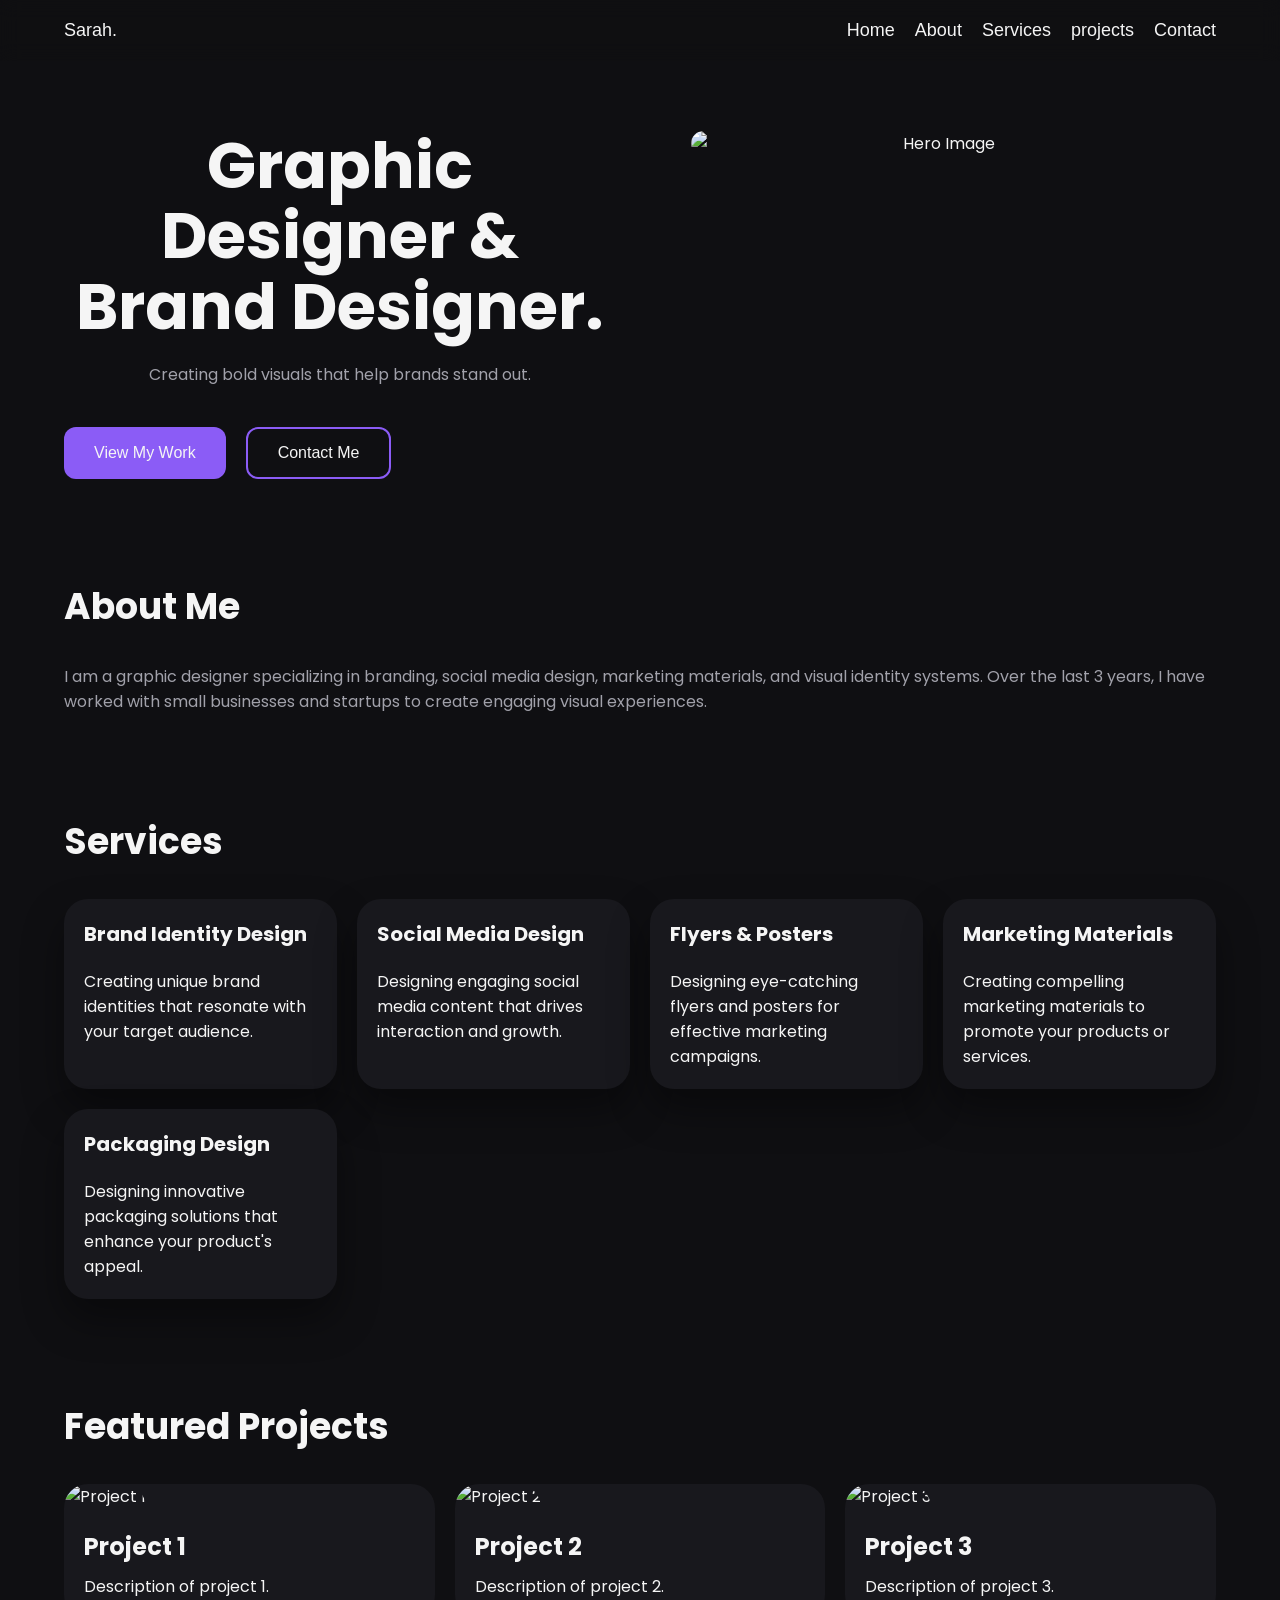
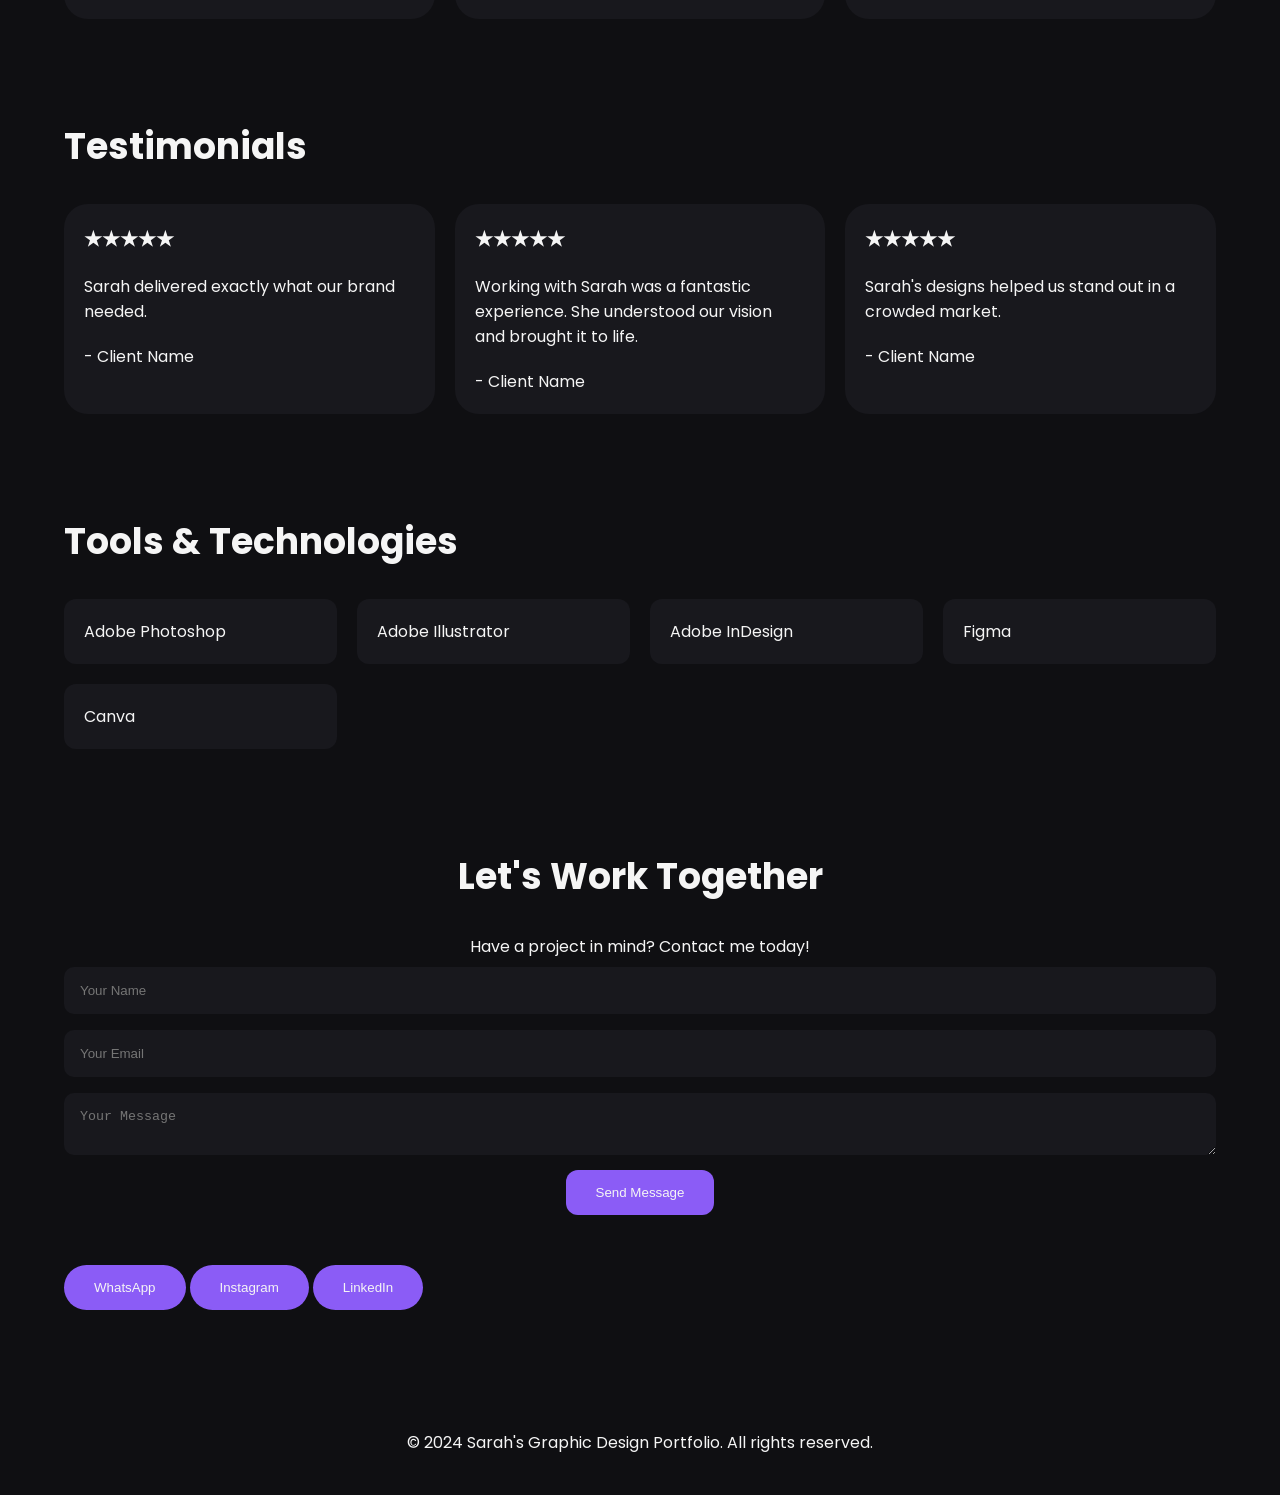
==== index.html @ 0430fead "root index" ====
<!DOCTYPE html>
<html lang="en">
<head>
    <meta charset="UTF-8">
    <meta name="viewport" content="width=device-width, initial-scale=1.0">
    <title>My Portfolio</title>
    <link rel="stylesheet" href="./style.css">
    <link href="https://fonts.googleapis.com/css2?family=Poppins:wght@300;400;500;600;700&display=swap" rel="stylesheet">
</head>
<body>
    <nav>
        <div class="container nav-container">
            <div>Sarah.</div>
            <ul>
                <li><a href="#hero">Home</a></li>
                <li><a href="#about">About</a></li>
                <li><a href="#services">Services</a></li>
                <li><a href="#projects">projects</a></li>
                <li><a href="#contact">Contact</a></li>
            </ul>
            <div id="menuBtn">
                <button >☰</button>
            </div>
        </div>
    </nav>
    <div id="sidebar" class="sidebar">
        <a href="#hero">Home</a>
        <a href="#about">About</a>
        <a href="#services">Services</a>
        <a href="#projects">Projects</a>
        <a href="#contact">Contact</a>
    </div>
<div id="overlay" class="overlay"></div>
<div class="container">
     <div class="hero" id="hero">
        <section>
            <h1>
                Graphic Designer & Brand Designer.
            </h1>
            <p>Creating bold visuals that help brands stand out.</p>
            <div>
                <button><a href="#projects">View My Work</a></button>
                <button><a href="#contact">Contact Me</a></button>
            </div>
            
        </section>
        <section>
            <img src="./seat-of-wisdom.jpg" alt="Hero Image">
        </section>
    </div>
    <div class="about" id="about">
        <h3>About Me</h3>
        <p>
            I am a graphic designer specializing in
            branding, social media design, marketing
            materials, and visual identity systems.

            Over the last 3 years, I have worked with
            small businesses and startups to create
            engaging visual experiences.
        </p>
    </div>
    <div class="services" id="services">
        <h3>Services</h3>
        <ul>
            <li>
                <h4>Brand Identity Design</h4>
                <p>Creating unique brand identities that resonate with your target audience.</p>
            </li>
            <li>
                <h4>Social Media Design</h4>
                <p>Designing engaging social media content that drives interaction and growth.</p>
            </li>
            <li>
                <h4>Flyers & Posters</h4>
                <p>Designing eye-catching flyers and posters for effective marketing campaigns.</p>
            </li>
            <li>
                <h4>Marketing Materials</h4>
                <p>Creating compelling marketing materials to promote your products or services.</p>
            </li>
            <li>
                <h4>Packaging Design</h4>
                <p>Designing innovative packaging solutions that enhance your product's appeal.</p>
            </li>
        </ul>
    </div>
    <div class="portfolio" id="projects">
        <h3>Featured Projects</h3>
        <div class="project">
            <div class="card">
                <img src="./computer services.jpg" alt="Project 1">
                <h3 class="title">Project 1</h3>
                <p>Description of project 1.</p>
            </div>
            <div class="card">
                <img src="./seat-of-wisdom.jpg" alt="Project 2">
                <h3 class="title">Project 2</h3>
                <p>Description of project 2.</p>
            </div>
            <div class="card">
                <img src="./4.png" alt="Project 3">
                <div>
                    <h3 class="title">Project 3</h3>
                    <p>Description of project 3.</p>
                </div>
                
            </div>
        </div>
    </div>
    <div class="testimonials" id="testimonials">
        <h3>Testimonials</h3>
        <ul>
            <li>
                <h4>★★★★★</h4>
                <p>Sarah delivered exactly what
                our brand needed.</p>
                <p>- Client Name</p>
            </li>
            <li>
                <h4>★★★★★</h4>
                <p>Working with Sarah was a fantastic experience. She understood our vision and brought it to life.</p>
                <p>- Client Name</p>
            </li>
            <li>
                <h4>★★★★★</h4>
                <p>Sarah's designs helped us
                stand out in a crowded market.</p>
                <p>- Client Name</p>
            </li>
        </ul>    
    </div>
    <div class="tools">
        <h3>Tools & Technologies</h3>
        <ul>
            <li>Adobe Photoshop</li>
            <li>Adobe Illustrator</li>
            <li>Adobe InDesign</li>
            <li>Figma</li>
            <li>Canva</li>
        </ul>
    </div>
    <div class="contact" id="contact">
        <div>   
            <h3>Let's Work Together</h3>
            <p>Have a project in mind? Contact me today!</p>
            <form>
                <input type="text" placeholder="Your Name">
                <input type="email" placeholder="Your Email">
                <textarea placeholder="Your Message"></textarea>
                <button type="submit">Send Message</button>
            </form>
        </div>
        <div>
            <button>WhatsApp</button>
            <button>Instagram</button>
            <button>LinkedIn</button>
        </div>
    </div>
    <footer>
        <p>&copy; 2024 Sarah's Graphic Design Portfolio. All rights reserved.</p>
    </footer>
</div>
    <script src="./scrpt.js"></script>
</body>
</html>
---- style.css ----
*{
            margin: 0;
            padding: 0;
            box-sizing: border-box;
        }
        :root{
            --bg:#0f0f12;
            --card:#18181d;
            --text:#f5f5f5;
            --muted:#a1a1aa;
            --accent:#8b5cf6;
            --accent2:#6d28d9;
        }
        body{
            font-family:Poppins,sans-serif;
            background-color: var(--bg);
            color: var(--text);
        }
        html, body{
            scroll-behavior: smooth;
        }
        #hero, #about, #services, #projects, #testimonials, #tools, #contact{
            scroll-margin-top: 100px;
        }
        .container{
            max-width: 1200px;
            margin: 0 auto;
            width: 90%;
            padding: 20px 0;
        }
        .nav-container{
            display: flex;
            justify-content: space-between;
            align-items: center;
        }
        nav{
            margin-bottom: 50px;
            position: sticky;
            top: 0;
            z-index: 1000;
            backdrop-filter: blur(10px);
            background:rgba(15,15,18,.8);
            font-family: sans-serif;
            font-size: 18px;
        }
        nav ul{
            display: flex;
            gap: 20px;
            list-style: none;
        }
        nav ul li a{
            text-decoration: none;
            color: var(--text);
        }
        .hero {
            display:grid;
            grid-template-columns: 1fr 1fr;
            text-align: center;
            gap: 50px;
            margin-bottom: 100px;
        }
        @media (width < 1030px) {
            .hero {
                grid-template-columns: 1fr;
            }
            .hero section:nth-child(1) div{
                justify-content: center;
            }
            .hero section:nth-child(2) img{
                display:flex;
                justify-content: center;
            }
        }
        .hero section{
            flex: 1;
        }
        .hero section:nth-child(1) h1{
            font-size: 4rem;
            line-height: 1.1;
        }
        .hero section:nth-child(1) p{
            font-size: 16px;
            margin: 20px 0 40px 0;
            color: var(--muted);
        }
        .hero section:nth-child(1) div {
            display: flex;
            gap: 20px;
        }
        .hero section:nth-child(1) div button{
            padding: 15px 30px;
            font-size: 16px;
            border: none;
            cursor: pointer;
            border-radius: 12px;
            background-color: var(--accent);
            color: var(--text);
        }
        .hero section:nth-child(1) div button:nth-child(2){
            background-color: transparent;
            border: 2px solid var(--accent);
        }
        .hero section:nth-child(1) div button a{
            text-decoration: none;
            color: var(--text);
        }
        .hero section:nth-child(2) img{
            width: 100%;
            max-width: 500px;
            height: auto;
            display: block;
            margin-inline: auto;
            border-radius: 24px;
        }
        .about{
            margin-bottom: 100px;
        }
        .about h3{
            font-size: 36px;
            margin-bottom: 30px;
        }
        .about p{
            font-size: 16px;
            margin-bottom: 20px;
            color: var(--muted);
        }
        .services{
            margin-bottom: 100px;
        }
        .services h3{
            font-size: 36px;
            margin-bottom: 30px;
        }
        .services ul{
            display: grid;
            grid-template-columns: repeat(auto-fit, minmax(250px, 1fr));
            gap: 20px;
            list-style: none;
        }
        .services ul li{
            display: flex;
            flex-direction: column;
            gap: 20px;
            background-color: var(--card);
            padding: 20px;
            border-radius: 24px;
            box-shadow:0 20px 40px rgba(0,0,0,.4);
        }
        .services ul li h4{
            font-size: 20px;
            font-weight: bold;
        }
        .services ul li p{
            font-size: 16px;
        }
        .portfolio{
            margin-bottom: 100px;
        }
        .portfolio h3{
            font-size: 36px;
            margin-bottom: 30px;
        }
        .portfolio .project{
            display: grid;
            grid-template-columns: repeat(auto-fit, minmax(250px, 1fr));
            gap: 20px;
        }
        .portfolio .project .card{
            background-color: var(--card);
            border-radius: 24px;
        }
        .portfolio .project .card img{
            width: 100%;
            height: 300px;
            border-top-left-radius: 24px;
            border-top-right-radius: 24px;
        }
        .portfolio .project .card h3{
            font-size: 24px;
            margin: 20px 20px 10px 20px;
        }
        .portfolio .project .card p{
            font-size: 16px;
            margin: 0 20px 20px 20px;
        }
        .testimonials{
            margin-bottom: 100px;
        }
        .testimonials h3{
            font-size: 36px;
            margin-bottom: 30px;
        }
        .testimonials ul{
            display: grid;
            grid-template-columns: repeat(auto-fit, minmax(250px, 1fr));
            gap: 20px;
            list-style: none;
        }
        .testimonials ul li{
            display: flex;
            flex-direction: column;
            gap: 20px;
            background-color: var(--card);
            padding: 20px;
            border-radius: 24px;
        }
        .testimonials ul li h4{
            font-size: 20px;
        }
        .testimonials ul li p{
            font-size: 16px;
        }
        .tools{
            margin-bottom: 100px;
        }
        .tools h3{
            font-size: 36px;
            margin-bottom: 30px;
        }
        .tools ul{
            display: grid;
            grid-template-columns: repeat(auto-fit, minmax(250px, 1fr));
            gap: 20px;
            list-style: none;
        } 
        .tools ul li{
            display: flex;
            flex-direction: column;
            gap: 20px;
            background-color: var(--card);
            padding: 20px;
            border-radius: 12px;
        }
        .contact{
            margin-bottom: 100px;
        }
        .contact div:nth-child(1){
            text-align: center;
        }
        .contact div:nth-child(1) input, textarea{
            width:100%;
            margin:.5rem 0;
            padding:1rem;
            border-radius:10px;
            border:none;
            background-color: var(--card);
            color: var(--text);
        }
        .contact div:nth-child(1) h3{
            font-size: 36px;
            margin-bottom: 30px;
        }
        .contact div:nth-child(1) button{
            padding: 15px 30px;
            border: none;
            cursor: pointer;
            border-radius: 12px;
            background-color: var(--accent);
            color: var(--text);
        }
        .contact div:nth-child(2) button{
            margin-top: 50px;
            padding: 15px 30px;
            border: none;
            cursor: pointer;
            border-radius: 24px;
            background-color: var(--accent);
            color: var(--text);
        }
        footer{
            text-align: center;
            padding: 20px 0;
        }
        .sidebar {
            position: fixed;
            top: 0;
            left: -260px;
            width: 260px;
            height: 100vh;
            background: var(--card);
            padding: 30px 20px;
            display: flex;
            flex-direction: column;
            gap: 22px;
            transition: left .3s ease;
            z-index: 9999;
        }
        .sidebar a {
            color: var(--text);
            text-decoration: none;
            font-size: 1.1rem;
            font-weight: 600;
        }
        .overlay {
            position: fixed; inset: 0; display: none;
            background: rgba(0,0,0,0.4); backdrop-filter: blur(2px);
            z-index: 5000;
        }
        #menuBtn { display: none; }
        #menuBtn button {
            background: none; border: none; font-size: 2rem;
            color: var(--text); cursor: pointer;
        }
        @media (max-width: 768px) {
            nav ul {
                display: none;
            }

            #menuBtn {
                display: block;
            }
            .hero section:nth-child(1) h1{
                font-size: 3rem;
            }
        }
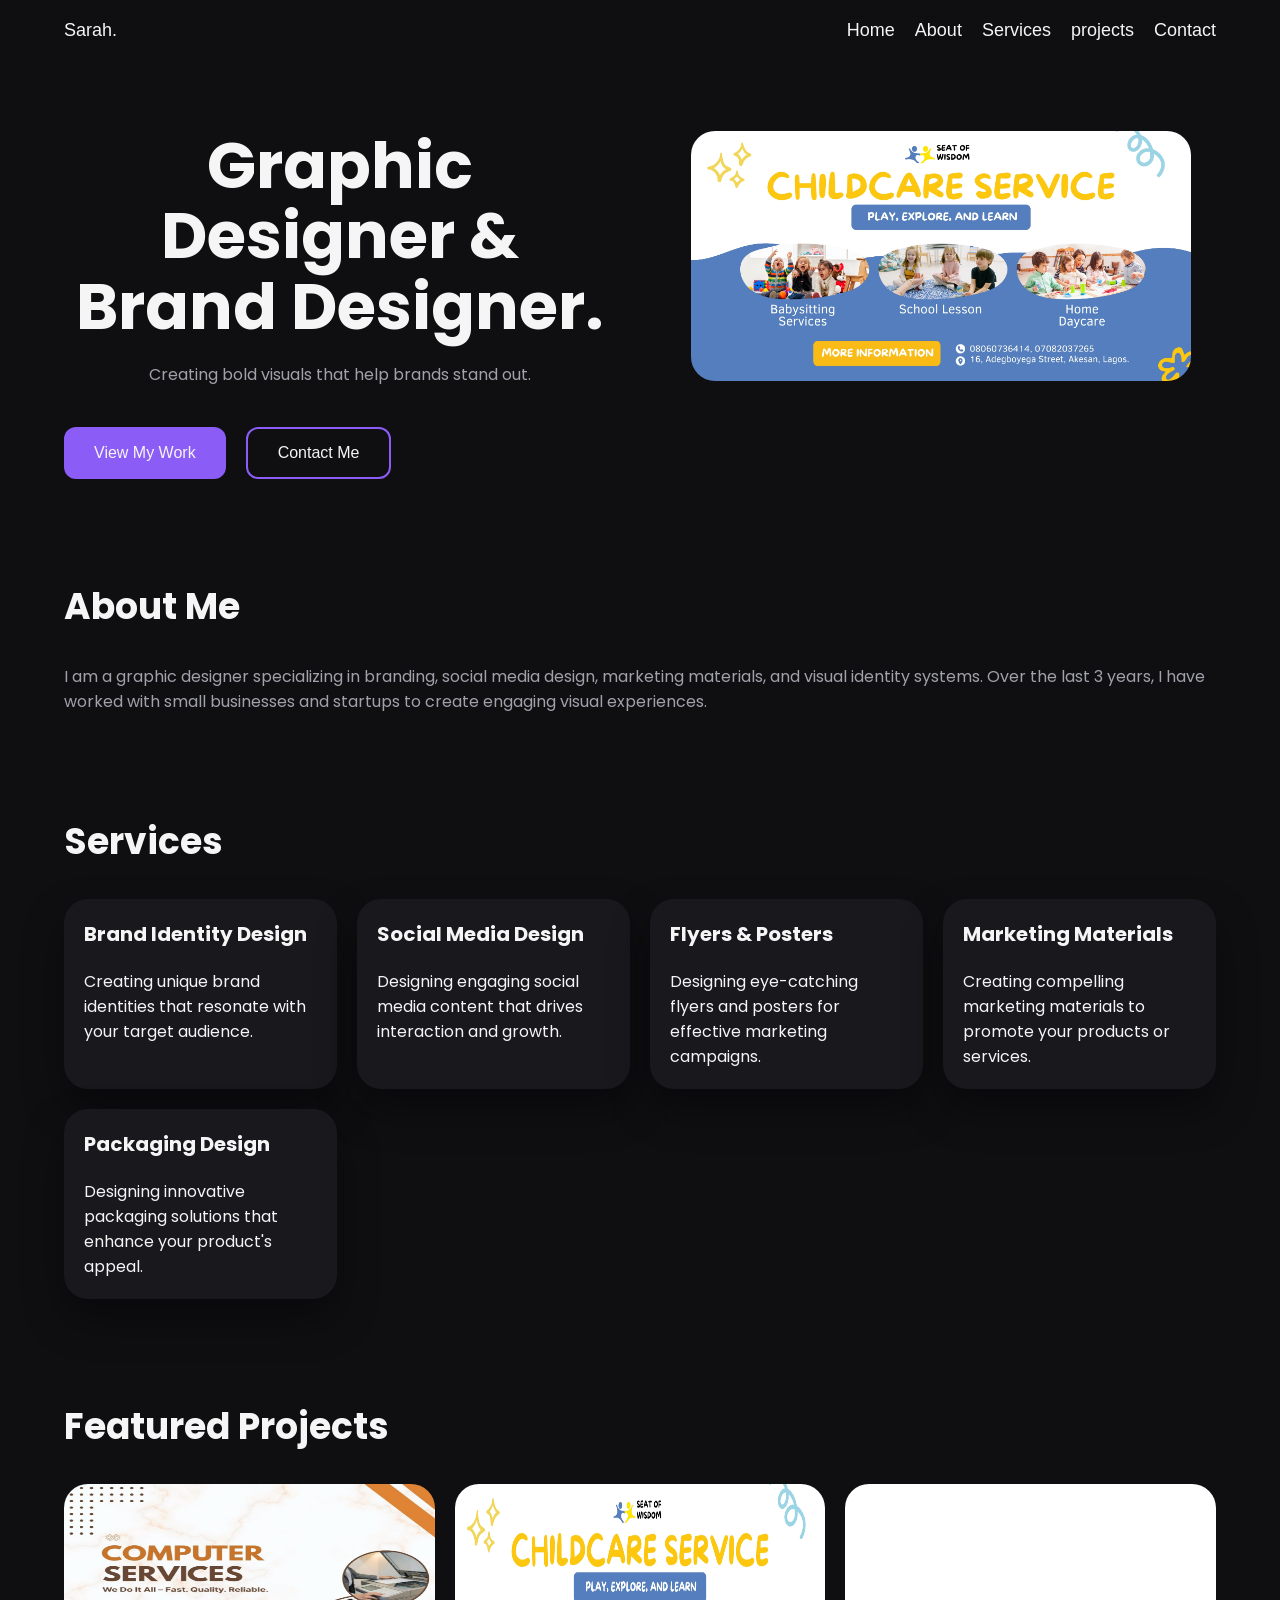
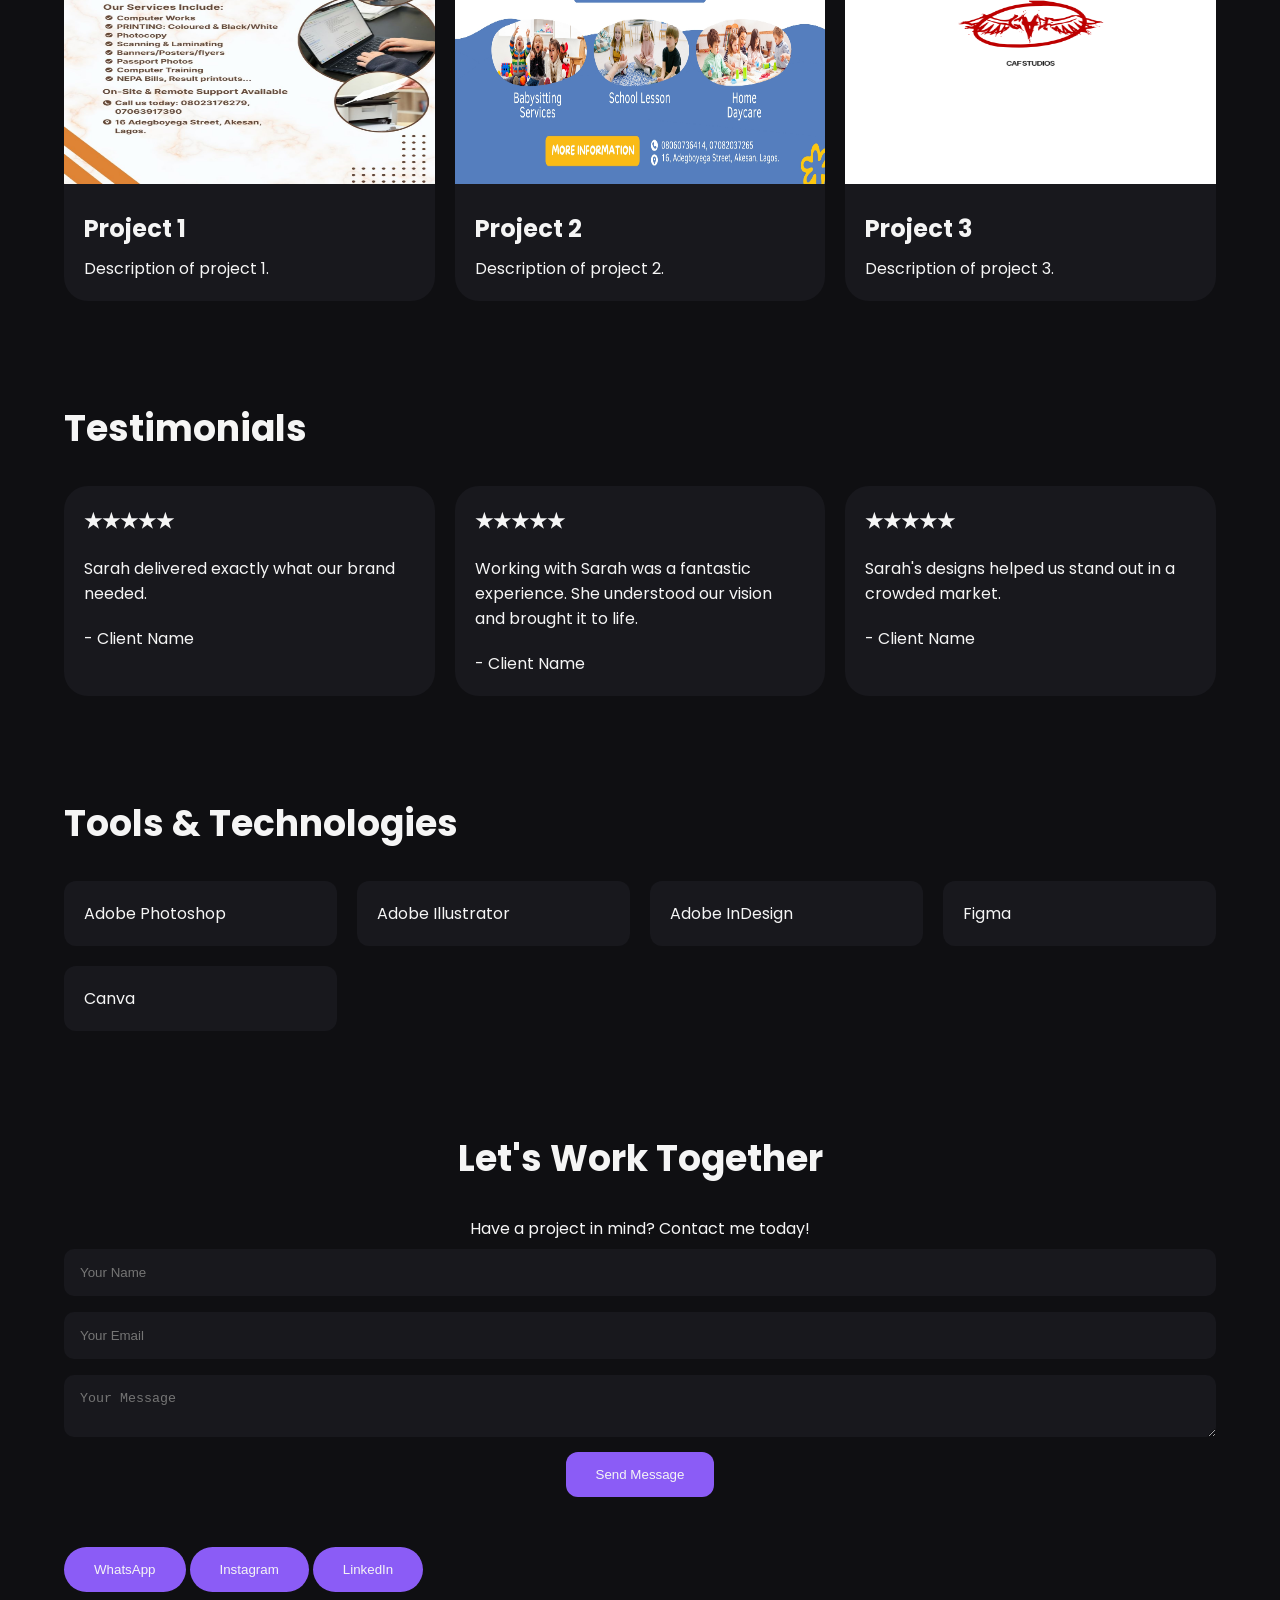
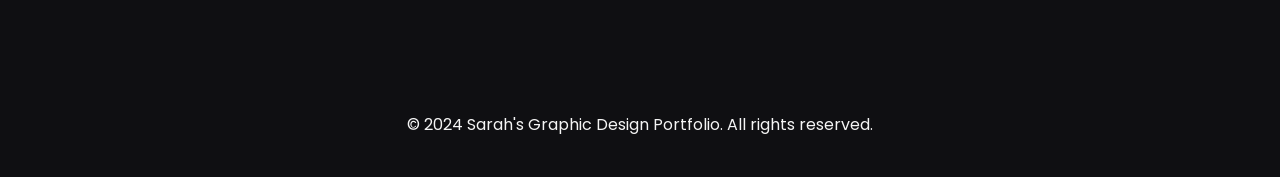
==== commit 152cbe84: "media fix" ====
--- a/index.html
+++ b/index.html
@@ -45,7 +45,7 @@
             
         </section>
         <section>
-            <img src="./seat-of-wisdom.jpg" alt="Hero Image">
+            <img src="./media/seat-of-wisdom.jpg" alt="Hero Image">
         </section>
     </div>
     <div class="about" id="about">
@@ -89,17 +89,17 @@
         <h3>Featured Projects</h3>
         <div class="project">
             <div class="card">
-                <img src="./computer services.jpg" alt="Project 1">
+                <img src="./media/computer services.jpg" alt="Project 1">
                 <h3 class="title">Project 1</h3>
                 <p>Description of project 1.</p>
             </div>
             <div class="card">
-                <img src="./seat-of-wisdom.jpg" alt="Project 2">
+                <img src="./media/seat-of-wisdom.jpg" alt="Project 2">
                 <h3 class="title">Project 2</h3>
                 <p>Description of project 2.</p>
             </div>
             <div class="card">
-                <img src="./4.png" alt="Project 3">
+                <img src="./media/4.png" alt="Project 3">
                 <div>
                     <h3 class="title">Project 3</h3>
                     <p>Description of project 3.</p>
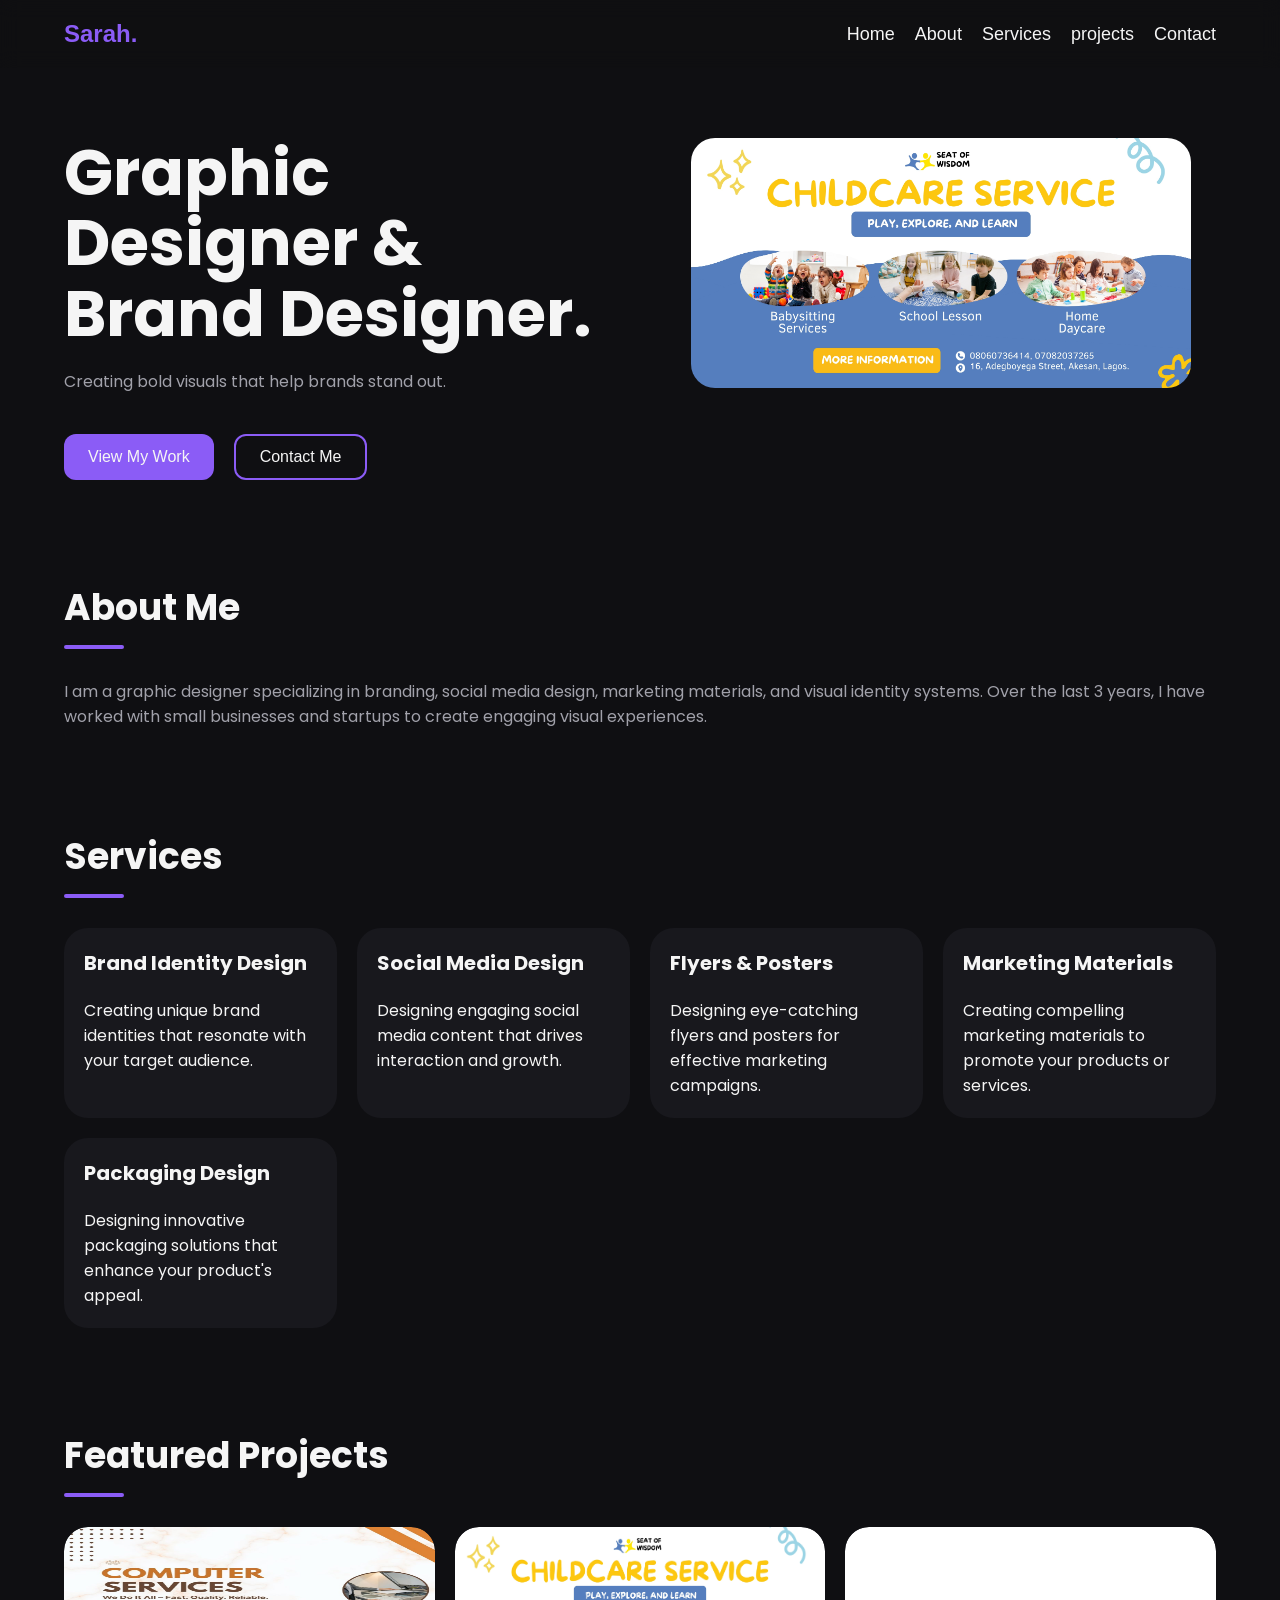
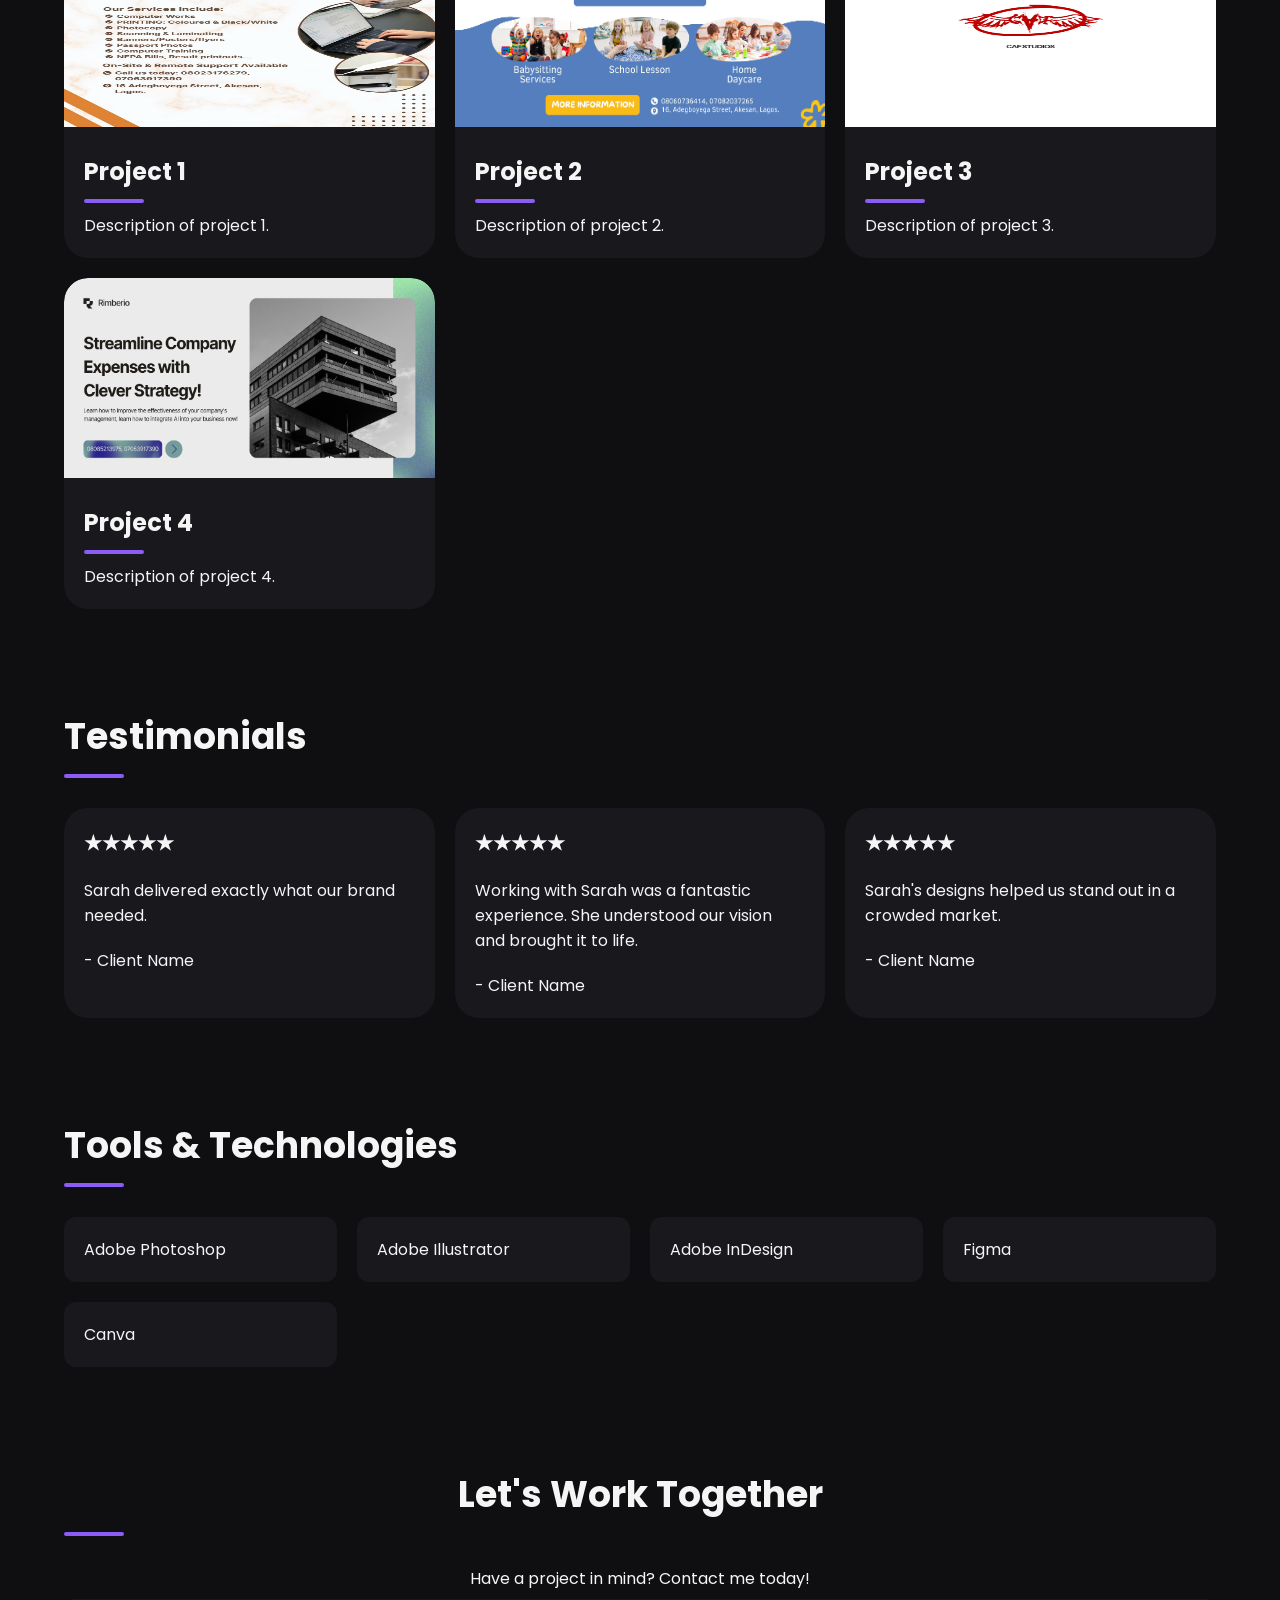
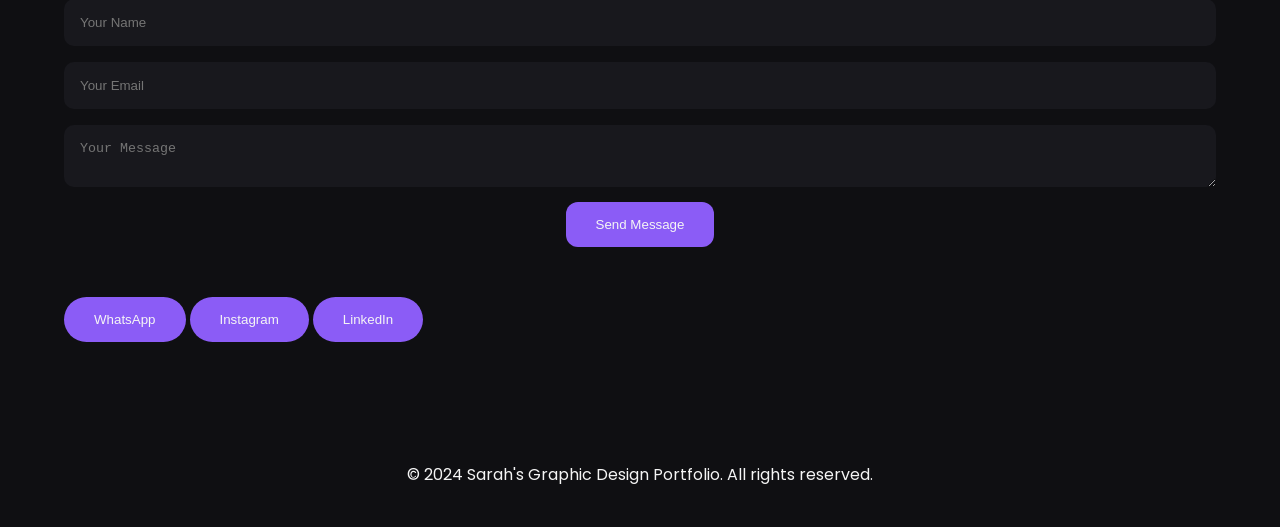
==== commit 6509bc7a: "social push" ====
--- a/index.html
+++ b/index.html
@@ -10,7 +10,7 @@
 <body>
     <nav>
         <div class="container nav-container">
-            <div>Sarah.</div>
+            <div class="logo">Sarah.</div>
             <ul>
                 <li><a href="#hero">Home</a></li>
                 <li><a href="#about">About</a></li>
@@ -104,7 +104,13 @@
                     <h3 class="title">Project 3</h3>
                     <p>Description of project 3.</p>
                 </div>
-                
+            </div>
+            <div class="card">
+                <img src="./media/company ads.png" alt="Project 3">
+                <div>
+                    <h3 class="title">Project 4</h3>
+                    <p>Description of project 4.</p>
+                </div>
             </div>
         </div>
     </div>
--- a/style.css
+++ b/style.css
@@ -22,11 +22,55 @@
         #hero, #about, #services, #projects, #testimonials, #tools, #contact{
             scroll-margin-top: 100px;
         }
+        button,
+        a,
+        .card,
+        .services ul li,
+        .testimonials ul li,
+        .tools ul li,
+        img {
+            transition: all 0.3s ease;
+        }
+        .services ul li:hover,
+        .portfolio .project .card:hover,
+        .testimonials ul li:hover,
+        .tools ul li:hover{
+            transform:translateY(-8px);
+            box-shadow:0 25px 50px rgba(0,0,0,.5);
+        }
+        .about h3,
+        .services h3,
+        .portfolio h3,
+        .testimonials h3,
+        .tools h3,
+        .contact h3{
+            position:relative;
+        }
+        .about h3::after,
+        .services h3::after,
+        .portfolio h3::after,
+        .testimonials h3::after,
+        .tools h3::after,
+        .contact h3::after{
+            content:"";
+            display:block;
+            width:60px;
+            height:4px;
+            background:var(--accent);
+            margin-top:10px;
+            border-radius:20px;
+        }
         .container{
             max-width: 1200px;
             margin: 0 auto;
             width: 90%;
             padding: 20px 0;
+        }
+        .logo{
+            font-size:1.5rem;
+            font-weight:700;
+            color:var(--accent);
+            cursor:pointer;
         }
         .nav-container{
             display: flex;
@@ -51,6 +95,24 @@
         nav ul li a{
             text-decoration: none;
             color: var(--text);
+            position: relative;
+        }
+        nav ul li a::after{
+            content:"";
+            position:absolute;
+            left:0;
+            bottom:-5px;
+            width:0;
+            height:2px;
+            background:var(--accent);
+            transition:.3s;
+        }
+        nav ul li a:hover::after{
+            width:100%;
+        }
+
+        nav ul li a:hover{
+            color:var(--accent);
         }
         .hero {
             display:grid;
@@ -63,6 +125,9 @@
             .hero {
                 grid-template-columns: 1fr;
             }
+            .hero section:nth-child(1){
+                text-align:center;
+            }
             .hero section:nth-child(1) div{
                 justify-content: center;
             }
@@ -74,6 +139,12 @@
         .hero section{
             flex: 1;
         }
+        .hero section:nth-child(1){
+            text-align:left;
+            display:flex;
+            flex-direction:column;
+            justify-content:center;
+        }
         .hero section:nth-child(1) h1{
             font-size: 4rem;
             line-height: 1.1;
@@ -88,13 +159,18 @@
             gap: 20px;
         }
         .hero section:nth-child(1) div button{
-            padding: 15px 30px;
+            padding: 12px 24px;
             font-size: 16px;
             border: none;
             cursor: pointer;
             border-radius: 12px;
             background-color: var(--accent);
             color: var(--text);
+            transition: 3s;
+        }
+        .hero section:nth-child(1) div button:hover{
+            transform:translateY(-4px);
+            box-shadow:0 10px 25px rgba(139,92,246,.4);
         }
         .hero section:nth-child(1) div button:nth-child(2){
             background-color: transparent;
@@ -111,6 +187,11 @@
             display: block;
             margin-inline: auto;
             border-radius: 24px;
+            transition: 4s;
+        }
+        .hero section:nth-child(2) img:hover{
+            transform:scale(1.02);
+            box-shadow:0 20px 40px rgba(0,0,0,.4);
         }
         .about{
             margin-bottom: 100px;
@@ -144,7 +225,7 @@
             background-color: var(--card);
             padding: 20px;
             border-radius: 24px;
-            box-shadow:0 20px 40px rgba(0,0,0,.4);
+            /* box-shadow:0 20px 40px rgba(0,0,0,.4); */
         }
         .services ul li h4{
             font-size: 20px;
@@ -162,7 +243,7 @@
         }
         .portfolio .project{
             display: grid;
-            grid-template-columns: repeat(auto-fit, minmax(250px, 1fr));
+            grid-template-columns: repeat(auto-fit, minmax(280px, 1fr));
             gap: 20px;
         }
         .portfolio .project .card{
@@ -171,9 +252,18 @@
         }
         .portfolio .project .card img{
             width: 100%;
-            height: 300px;
+            height: 200px;
             border-top-left-radius: 24px;
             border-top-right-radius: 24px;
+        }
+        .portfolio .project .card{
+            overflow:hidden;
+        }
+        .portfolio .project .card img{
+            transition:.4s;
+        }
+        .portfolio .project .card:hover img{
+            transform:scale(1.05);
         }
         .portfolio .project .card h3{
             font-size: 24px;
@@ -310,6 +400,22 @@
                 display: block;
             }
             .hero section:nth-child(1) h1{
-                font-size: 3rem;
+                font-size: 2.5rem;
+            }
+            .hero section:nth-child(1) div{
+                flex-direction:column;
+                align-items:center;
+            }
+            .hero section:nth-child(1) div button{
+                width:220px;
+                padding:12px 20px;
+            }
+            .about h3,
+            .services h3,
+            .portfolio h3,
+            .testimonials h3,
+            .tools h3,
+            .contact h3{
+                font-size:2rem;
             }
         }
